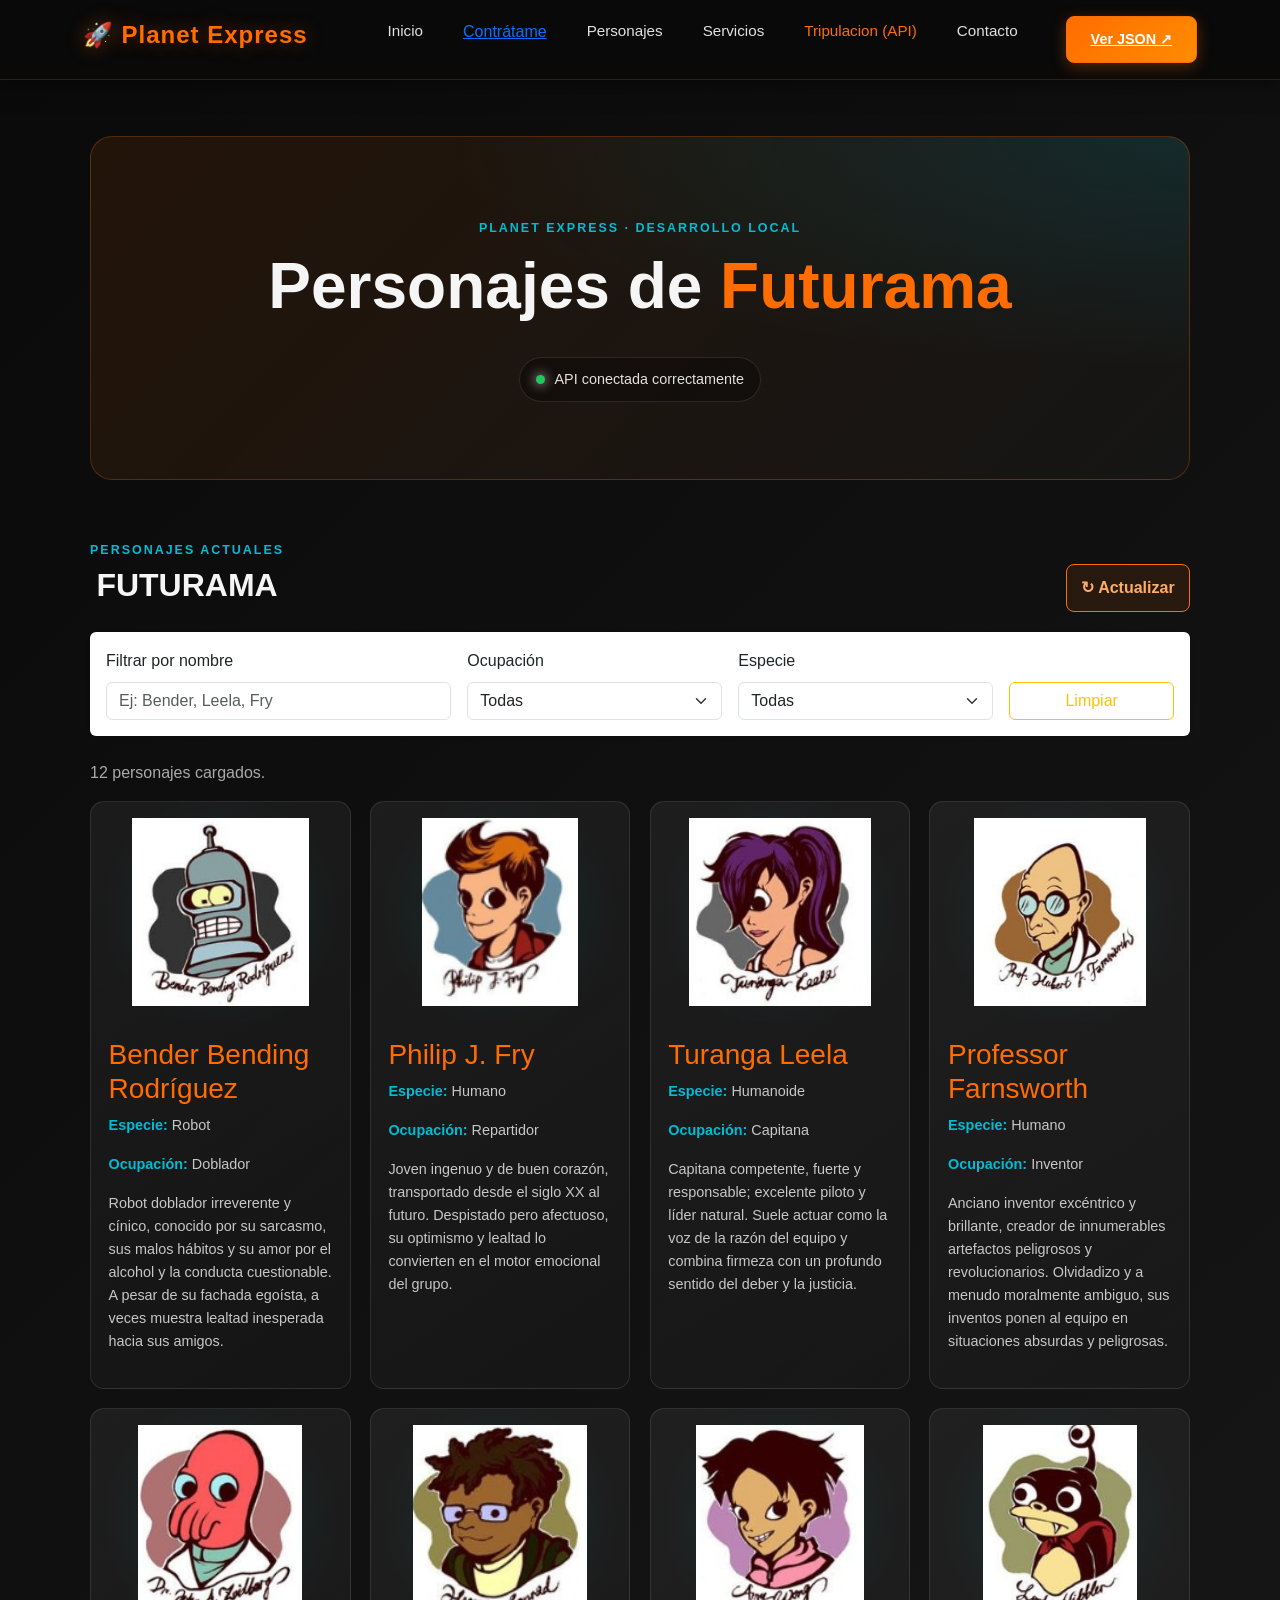
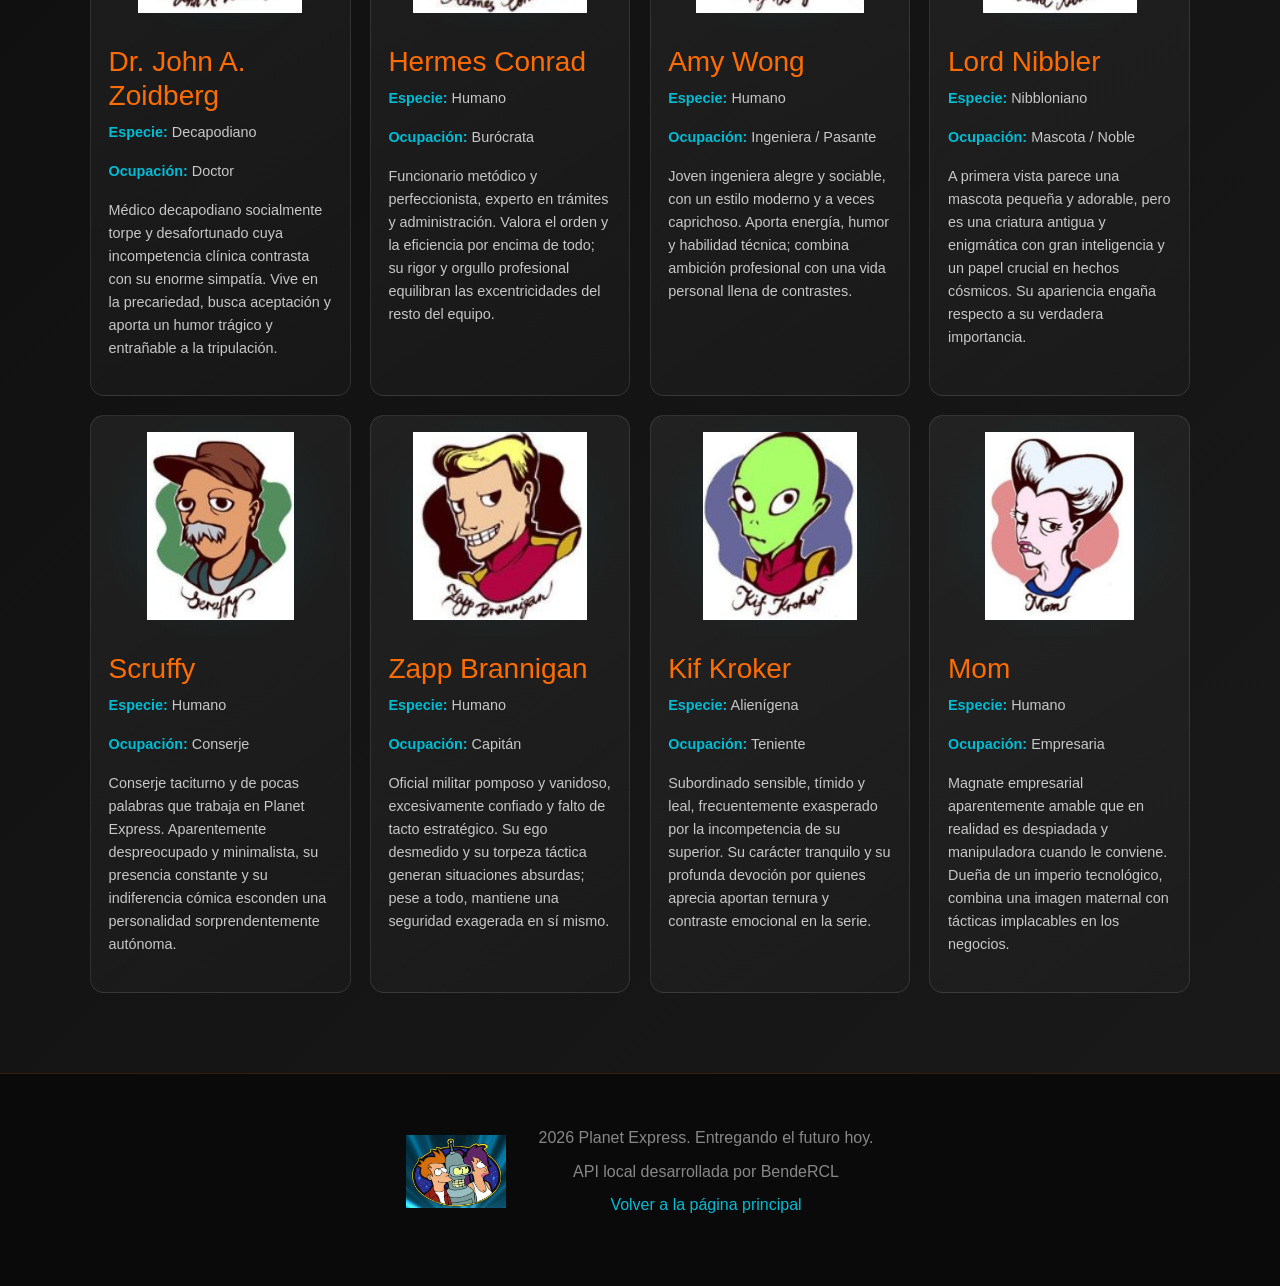
==== api.html @ 9d53ed3e "Se sube la totalidad de la pagina actualizada, añadiendo API." ====
<!DOCTYPE html>
<html lang="es">
<head>
    <meta charset="UTF-8">
    <meta name="viewport" content="width=device-width, initial-scale=1.0">
    <meta name="description" content="Documentación y explorador de la API local de Futurama - Planet Express.">
    <meta name="author" content="BendeRCL">
    <title>API Local - Planet Express</title>

    <link href="https://cdn.jsdelivr.net/npm/bootstrap@5.3.3/dist/css/bootstrap.min.css" rel="stylesheet">
    <link rel="stylesheet" href="css/styles.css">
    <link rel="stylesheet" href="css/api-styles.css">
</head>
<body class="api-page">
    <header class="header">
        <nav class="navbar" aria-label="Navegación principal">
            <div class="nav-container">
                <div class="nav-logo">
                    <h1 class="logo">🚀 Planet Express</h1>
                </div>

                <ul class="nav-links">
                    <li><a href="index.html#inicio" class="nav-link">Inicio</a></li>
                    <li><a href="curriculum.html">Contrátame</a></li>
                    <li><a href="index.html#personajes" class="nav-link">Personajes</a></li>
                    <li><a href="index.html#caracteristicas" class="nav-link">Servicios</a></li>
                    <li><a href="api.html" class="nav-link api-nav-active" aria-current="page">Tripulacion (API)</a></li>
                    <li><a href="index.html#contacto" class="nav-link">Contacto</a></li>
                </ul>

                <a class="btn-nav-cta api-nav-button" href="json/personajes.json" target="_blank" rel="noopener">
                    Ver JSON ↗
                </a>
            </div>
        </nav>
    </header>

    <main class="api-main">
        <section class="api-hero">
            <span class="api-eyebrow">PLANET EXPRESS · DESARROLLO LOCAL</span>
            <h2>Personajes de <span>Futurama</span></h2>
            <div class="api-status" id="apiStatus" role="status" aria-live="polite">
                <span class="status-dot"></span> Conectando con la API local...
            </div>
        </section>

        <section class="api-section" aria-labelledby="charactersTitle">
            <div class="api-section-heading">
                <div>
                    <span class="api-kicker">PERSONAJES ACTUALES</span>
                    <h2 id="charactersTitle">FUTURAMA</h2>
                </div>

                <button id="reloadCharacters" class="api-reload" type="button">↻ Actualizar</button>
            </div>

            <div class="api-filters card border-0 shadow-sm mb-4">
                <div class="card-body">
                    <div class="row g-3 align-items-end">
                        <div class="col-12 col-md-4">
                            <label for="filterName" class="form-label">Filtrar por nombre</label>
                            <input
                                type="text"
                                id="filterName"
                                class="form-control"
                                placeholder="Ej: Bender, Leela, Fry"
                            >
                        </div>

                        <div class="col-12 col-md-3">
                            <label for="filterOccupation" class="form-label">Ocupación</label>
                            <select id="filterOccupation" class="form-select">
                                <option value="">Todas</option>
                            </select>
                        </div>

                        <div class="col-12 col-md-3">
                            <label for="filterSpecies" class="form-label">Especie</label>
                            <select id="filterSpecies" class="form-select">
                                <option value="">Todas</option>
                            </select>
                        </div>

                        <div class="col-12 col-md-2 d-grid">
                            <button id="clearFilters" type="button" class="btn btn-outline-warning">
                                Limpiar
                            </button>
                        </div>
                    </div>
                </div>
            </div>

            <p id="charactersMessage" class="api-message" role="status" aria-live="polite">
                Cargando personajes...
            </p>

            <div id="apiCharacters" class="api-characters"></div>
            <pre id="jsonOutput" class="api-json" hidden aria-live="polite"></pre>
        </section>
    </main>

    <footer class="footer">
        <div class="footer-container">
            <div class="footer-content">
                <figure class="footer-figura">
                    <img
                        src="img/logo-footer.png"
                        alt="Logo de Planet Express"
                        class="footer-logo"
                        width="100"
                        height="100"
                        loading="lazy"
                    >
                </figure>

                <div class="footer-text">
                    <p><time datetime="2026">2026</time> Planet Express. Entregando el futuro hoy.</p>
                    <address>
                        <p>API local desarrollada por BendeRCL</p>
                        <p><a href="index.html">Volver a la página principal</a></p>
                    </address>
                </div>
            </div>
        </div>
    </footer>

    <script src="js/api-page.js" defer></script>
    <script src="js/personajes.js" defer></script>
</body>
</html>
---- css/styles.css ----
:root {
    --color-primary: #FF6D00;
    --color-secondary: #00BCD4;
    --color-dark: #0a0a0a;
    --color-dark-alt: #1a1a1a;
    --color-light: #f5f5f5;
    --color-accent: #FFD700;
    --color-text: #e0e0e0;
    --transition: 0.3s ease;
}

* {
    margin: 0;
    padding: 0;
    box-sizing: border-box;
}

html {
    scroll-behavior: smooth;
}

body {
    font-family: 'Segoe UI', Tahoma, Geneva, Verdana, sans-serif;
    line-height: 1.6;
    color: var(--color-text);
    background: linear-gradient(135deg, var(--color-dark) 0%, var(--color-dark-alt) 100%);
    min-height: 100vh;
}

.header {
    background: rgba(10, 10, 10, 0.95);
    backdrop-filter: blur(10px);
    border-bottom: 1px solid rgba(255, 109, 0, 0.2);
    position: sticky;
    top: 0;
    z-index: 1000;
    box-shadow: 0 4px 20px rgba(0, 0, 0, 0.5);
}

.navbar {
    padding: 1rem 0;
}

.nav-container {
    max-width: 1400px;
    margin: 0 auto;
    padding: 0 2rem;
    display: flex;
    justify-content: space-between;
    align-items: center;
    gap: 3rem;
}
.nav-logo {
    flex-shrink: 0;
}

.logo {
    color: var(--color-primary);
    font-size: 1.5rem;
    font-weight: 700;
    text-shadow: 0 0 20px rgba(255, 109, 0, 0.4);
    letter-spacing: 1px;
}

.nav-links {
    display: flex;
    list-style: none;
    gap: 2.5rem;
    flex: 1;
    justify-content: center;
}

.nav-link {
    color: var(--color-text);
    text-decoration: none;
    font-weight: 500;
    font-size: 0.95rem;
    position: relative;
    transition: color var(--transition);
}

.nav-link::after {
    content: '';
    position: absolute;
    bottom: -5px;
    left: 0;
    width: 0;
    height: 2px;
    background: var(--color-primary);
    transition: width var(--transition);
}

.nav-link:hover {
    color: var(--color-primary);
}

.nav-link:hover::after {
    width: 100%;
}

.btn-nav-cta {
    background: linear-gradient(135deg, var(--color-primary), #FF8C00);
    color: white;
    border: 1px solid var(--color-primary);
    padding: 0.7rem 1.5rem;
    border-radius: 8px;
    cursor: pointer;
    font-weight: 600;
    font-size: 0.9rem;
    transition: all var(--transition);
    flex-shrink: 0;
    box-shadow: 0 4px 15px rgba(255, 109, 0, 0.3);
}

.btn-nav-cta:hover {
    transform: translateY(-2px);
    box-shadow: 0 6px 20px rgba(255, 109, 0, 0.5);
    background: linear-gradient(135deg, #FF8C00, var(--color-primary));
}

.btn-nav-cta:active {
    transform: translateY(0);
}

.hero {
    min-height: 90vh;
    display: flex;
    align-items: center;
    justify-content: center;
    background: linear-gradient(135deg, rgba(255, 109, 0, 0.05) 0%, rgba(0, 188, 212, 0.05) 100%);
    padding: 4rem 2rem;
    position: relative;
    overflow: hidden;
}

.hero::before {
    content: '';
    position: absolute;
    top: -50%;
    right: -10%;
    width: 600px;
    height: 600px;
    background: radial-gradient(circle, rgba(255, 109, 0, 0.1) 0%, transparent 70%);
    border-radius: 50%;
}

.hero::after {
    content: '';
    position: absolute;
    bottom: -50%;
    left: -10%;
    width: 600px;
    height: 600px;
    background: radial-gradient(circle, rgba(0, 188, 212, 0.1) 0%, transparent 70%);
    border-radius: 50%;
}

.hero-container {
    max-width: 1400px;
    width: 100%;
    display: grid;
    grid-template-columns: 1fr 1fr;
    gap: 4rem;
    align-items: center;
    position: relative;
    z-index: 1;
}

.hero-content {
    display: flex;
    flex-direction: column;
    gap: 1.5rem;
}

.hero-label {
    color: var(--color-secondary);
    font-size: 0.85rem;
    font-weight: 700;
    text-transform: uppercase;
    letter-spacing: 2px;
    display: inline-block;
    padding-bottom: 0.5rem;
    border-bottom: 2px solid var(--color-secondary);
    width: fit-content;
}

.hero-content h2 {
    font-size: clamp(2.5rem, 5vw, 3.5rem);
    font-weight: 800;
    line-height: 1.2;
    color: white;
}

.hero-highlight {
    background: linear-gradient(135deg, var(--color-primary), var(--color-secondary));
    -webkit-background-clip: text;
    -webkit-text-fill-color: transparent;
    background-clip: text;
}

.hero-content > p:first-of-type {
    font-size: 1.2rem;
    color: var(--color-secondary);
    font-weight: 600;
}

.hero-subtitle {
    font-size: 1.05rem;
    color: #b0b0b0;
    line-height: 1.7;
}

.hero-buttons {
    display: flex;
    gap: 1.5rem;
    flex-wrap: wrap;
    margin-top: 1rem;
}

.hero-image-container {
    display: flex;
    justify-content: center;
    align-items: center;
}

.hero-image {
    max-width: 100%;
    height: auto;
    animation: float 3s ease-in-out infinite;
    filter: drop-shadow(0 0 40px rgba(255, 109, 0, 0.2));
}

@keyframes float {
    0%, 100% {
        transform: translateY(0px);
    }
    50% {
        transform: translateY(-30px);
    }
}


.btn-primary,
.btn-secondary {
    padding: 0.9rem 2rem;
    font-size: 1rem;
    border-radius: 8px;
    cursor: pointer;
    font-weight: 600;
    border: none;
    transition: all var(--transition);
    display: inline-flex;
    align-items: center;
    gap: 0.5rem;
}

.btn-primary {
    background: linear-gradient(135deg, var(--color-primary), #FF8C00);
    color: white;
    box-shadow: 0 4px 15px rgba(255, 109, 0, 0.3);
}

.btn-primary:hover {
    transform: translateY(-3px);
    box-shadow: 0 6px 25px rgba(255, 109, 0, 0.5);
}

.btn-secondary {
    background: rgba(0, 188, 212, 0.1);
    color: var(--color-secondary);
    border: 2px solid var(--color-secondary);
}

.btn-secondary:hover {
    background: rgba(0, 188, 212, 0.2);
    transform: translateY(-3px);
    box-shadow: 0 6px 25px rgba(0, 188, 212, 0.3);
}

.btn-primary:active,
.btn-secondary:active {
    transform: translateY(-1px);
}

.section-container {
    max-width: 1400px;
    margin: 0 auto;
    padding: 0 2rem;
}

.personajes,
.caracteristicas,
.contacto {
    padding: 5rem 2rem;
}

.personajes {
    background: linear-gradient(135deg, rgba(0, 188, 212, 0.05) 0%, transparent 100%);
}

.caracteristicas {
    background: linear-gradient(135deg, rgba(255, 109, 0, 0.05) 0%, transparent 100%);
    border-top: 1px solid rgba(255, 109, 0, 0.2);
    border-bottom: 1px solid rgba(0, 188, 212, 0.2);
}

.contacto {
    background: rgba(0, 0, 0, 0.2);
}

section h2 {
    font-size: clamp(2rem, 4vw, 2.8rem);
    font-weight: 800;
    text-align: center;
    margin-bottom: 0.5rem;
    color: white;
}

.section-subtitle {
    text-align: center;
    color: #b0b0b0;
    margin-bottom: 3rem;
    font-size: 1.05rem;
}

.contenedor-personajes {
    display: grid;
    grid-template-columns: repeat(auto-fit, minmax(280px, 1fr));
    gap: 2.5rem;
    margin-top: 3rem;
}

.tarjeta-personaje {
    background: linear-gradient(135deg, rgba(45, 45, 45, 0.8) 0%, rgba(26, 26, 26, 0.8) 100%);
    border: 1px solid rgba(0, 188, 212, 0.3);
    border-radius: 12px;
    padding: 2rem;
    text-align: center;
    transition: all var(--transition);
    backdrop-filter: blur(10px);
    position: relative;
    overflow: hidden;
}

.tarjeta-personaje::before {
    content: '';
    position: absolute;
    top: 0;
    left: 0;
    right: 0;
    height: 2px;
    background: linear-gradient(90deg, transparent, var(--color-secondary), transparent);
    opacity: 0;
    transition: opacity var(--transition);
}

.tarjeta-personaje:hover {
    transform: translateY(-10px);
    border-color: var(--color-primary);
    box-shadow: 0 10px 30px rgba(255, 109, 0, 0.2);
}

.tarjeta-personaje:hover::before {
    opacity: 1;
}

.imagen-personaje {
    width: 150px;
    height: 150px;
    margin: 0 auto 1.5rem;
    border-radius: 50%;
    overflow: hidden;
    border: 3px solid var(--color-secondary);
    display: flex;
    align-items: center;
    justify-content: center;
    background: rgba(0, 188, 212, 0.1);
}

.imagen-personaje img {
    width: 100%;
    height: 100%;
    object-fit: cover;
    transition: transform var(--transition);
}

.tarjeta-personaje:hover .imagen-personaje img {
    transform: scale(1.1);
}

.tarjeta-personaje h3 {
    color: var(--color-accent);
    margin-bottom: 0.5rem;
    font-size: 1.3rem;
}

.tarjeta-personaje p {
    color: #b0b0b0;
    font-size: 0.95rem;
    margin-bottom: 1rem;
}

.tarjeta-personaje time {
    display: block;
    color: var(--color-secondary);
    font-size: 0.85rem;
    font-weight: 600;
}

.features-grid {
    display: grid;
    grid-template-columns: repeat(auto-fit, minmax(280px, 1fr));
    gap: 2rem;
    margin-top: 3rem;
}

.feature {
    background: linear-gradient(135deg, rgba(0, 188, 212, 0.05) 0%, rgba(255, 109, 0, 0.05) 100%);
    border-left: 4px solid var(--color-secondary);
    padding: 2rem;
    border-radius: 8px;
    transition: all var(--transition);
    text-align: center;
}

.feature:hover {
    background: linear-gradient(135deg, rgba(255, 109, 0, 0.1) 0%, rgba(0, 188, 212, 0.1) 100%);
    border-left-color: var(--color-primary);
    transform: translateY(-5px);
}

.feature-icon {
    width: 60px;
    height: 60px;
    margin: 0 auto 1rem;
    object-fit: contain;
}

.feature h3 {
    color: var(--color-primary);
    margin-bottom: 0.5rem;
    font-size: 1.4rem;
}

.feature p {
    color: #b0b0b0;
    font-size: 0.95rem;
}

.contacto-container {
    display: grid;
    grid-template-columns: 1fr 1fr;
    gap: 3rem;
    align-items: center;
    margin-top: 3rem;
}

.nave-figura {
    text-align: center;
}

.nave-imagen {
    max-width: 100%;
    height: auto;
    border-radius: 12px;
    box-shadow: 0 10px 30px rgba(255, 109, 0, 0.2);
    transition: all var(--transition);
}

.nave-imagen:hover {
    transform: scale(1.05);
}

.formulario {
    display: flex;
    flex-direction: column;
    gap: 1.5rem;
}

fieldset {
    border: none;
    padding: 0;
}

legend {
    font-size: 1.3rem;
    font-weight: 700;
    color: white;
    margin-bottom: 1.5rem;
}

.form-group {
    display: flex;
    flex-direction: column;
    gap: 0.5rem;
}

.form-group label {
    color: var(--color-secondary);
    font-weight: 600;
    font-size: 0.95rem;
}

.form-group input,
.form-group textarea {
    padding: 0.9rem 1.2rem;
    border: 1px solid rgba(0, 188, 212, 0.3);
    border-radius: 8px;
    background: rgba(255, 255, 255, 0.05);
    color: white;
    font-size: 0.95rem;
    transition: all var(--transition);
    font-family: inherit;
}

.form-group input::placeholder,
.form-group textarea::placeholder {
    color: rgba(255, 255, 255, 0.4);
}

.form-group input:focus,
.form-group textarea:focus {
    outline: none;
    border-color: var(--color-primary);
    background: rgba(255, 255, 255, 0.08);
    box-shadow: 0 0 15px rgba(255, 109, 0, 0.2);
}

.form-group small {
    color: #888;
    font-size: 0.8rem;
}

.btn-submit {
    background: linear-gradient(135deg, var(--color-primary), #FF8C00);
    color: white;
    border: none;
    padding: 1rem;
    font-size: 1rem;
    border-radius: 8px;
    cursor: pointer;
    font-weight: 600;
    transition: all var(--transition);
    margin-top: 0.5rem;
    box-shadow: 0 4px 15px rgba(255, 109, 0, 0.3);
}

.btn-submit:hover {
    transform: translateY(-3px);
    box-shadow: 0 6px 25px rgba(255, 109, 0, 0.5);
}

.btn-submit:active {
    transform: translateY(-1px);
}

.mensaje-exito {
    background: linear-gradient(135deg, #4CAF50, #45a049);
    color: white;
    padding: 1.5rem;
    border-radius: 8px;
    text-align: center;
    font-weight: 600;
    margin-top: 2rem;
    border-left: 4px solid #2e7d32;
    animation: slideIn 0.3s ease;
}

.mensaje-exito.oculto {
    display: none;
}

@keyframes slideIn {
    from {
        opacity: 0;
        transform: translateY(-10px);
    }
    to {
        opacity: 1;
        transform: translateY(0);
    }
}

.footer {
    background: rgba(10, 10, 10, 0.95);
    border-top: 1px solid rgba(255, 109, 0, 0.2);
    padding: 3rem 2rem;
    margin-top: 4rem;
}

.footer-container {
    max-width: 1400px;
    margin: 0 auto;
}

.footer-content {
    display: flex;
    align-items: center;
    gap: 2rem;
    justify-content: center;
    text-align: center;
}

.footer-figura {
    flex-shrink: 0;
}

.footer-logo {
    width: 100px;
    height: 100px;
    object-fit: contain;
}

.footer-text p {
    color: #888;
    margin-bottom: 0.5rem;
}

.footer-text a {
    color: var(--color-secondary);
    text-decoration: none;
    transition: color var(--transition);
}

.footer-text a:hover {
    color: var(--color-primary);
}

@media (max-width: 1024px) {
    .nav-container {
        gap: 1.5rem;
    }

    .nav-links {
        gap: 1.5rem;
    }

    .hero-container {
        grid-template-columns: 1fr;
        gap: 2rem;
    }

    .contacto-container {
        grid-template-columns: 1fr;
    }
}

@media (max-width: 768px) {
    .nav-container {
        flex-wrap: wrap;
        gap: 1rem;
    }

    .nav-logo {
        width: 100%;
    }

    .nav-links {
        order: 3;
        width: 100%;
        flex-direction: column;
        gap: 0.5rem;
        justify-content: flex-start;
    }

    .btn-nav-cta {
        order: 2;
    }

    .hero-label {
        font-size: 0.75rem;
    }

    .hero-content h2 {
        font-size: 2rem;
    }

    .hero-buttons {
        flex-direction: column;
    }

    .btn-primary,
    .btn-secondary {
        width: 100%;
        justify-content: center;
    }

    .contenedor-personajes,
    .features-grid {
        grid-template-columns: 1fr;
    }

    .footer-content {
        flex-direction: column;
    }
}

@media (max-width: 480px) {
    .nav-links {
        gap: 0.5rem;
    }

    .nav-link {
        font-size: 0.85rem;
    }

    .logo {
        font-size: 1.2rem;
    }

    section h2 {
        font-size: 1.8rem;
    }

    .section-subtitle {
        font-size: 0.95rem;
    }

    .hero-image {
        width: 100%;
        max-width: 300px;
    }
}
---- css/api-styles.css ----
/* Estilos exclusivos de la página de documentación de la API. */
.api-page .api-nav-active { color: var(--color-primary); }
.api-main { width: min(1100px, calc(100% - 2rem)); margin: 0 auto; padding: 3.5rem 0 5rem; }
.api-hero { padding: clamp(2rem, 6vw, 5rem); border: 1px solid rgba(255,109,0,.25); border-radius: 22px; background: radial-gradient(ellipse at top right, rgba(0,188,212,.13), transparent 48%), linear-gradient(135deg, rgba(255,109,0,.10), rgba(255,255,255,.025)); text-align: center; }
.api-eyebrow,.api-kicker { color: var(--color-secondary); font-size: .78rem; font-weight: 800; letter-spacing: .16em; }
.api-hero h2 { margin: .7rem 0; color: var(--color-light); font-size: clamp(2.3rem, 6vw, 4rem); line-height: 1.1; }
.api-hero h2 span { color: var(--color-primary); }
.api-hero > p { max-width: 700px; margin: 0 auto; color: #c8c8c8; }
.api-status { display: inline-flex; align-items: center; gap: .6rem; margin-top: 1.5rem; padding: .65rem 1rem; border-radius: 999px; background: rgba(0,0,0,.3); border: 1px solid rgba(255,255,255,.1); font-size: .9rem; }
.status-dot { width: 9px; height: 9px; border-radius: 50%; background: #eab308; box-shadow: 0 0 12px currentColor; }
.api-status.connected .status-dot { background: #22c55e; }.api-status.error .status-dot { background: #ef4444; }
.api-section,.api-json-section { margin-top: 3.5rem; }
.api-section-heading { display: flex; align-items: end; justify-content: space-between; gap: 1rem; margin-bottom: 1.25rem; }
.api-section-heading h2 { margin-top: .25rem; color: var(--color-light); font-size: clamp(1.5rem, 3vw, 2rem); }
.api-section-heading > p { color: #aaa; font-size: .9rem; }
.endpoint-card { display: flex; align-items: center; gap: 1rem; padding: 1.1rem 1.2rem; margin-top: .75rem; border: 1px solid rgba(255,255,255,.1); border-radius: 12px; background: rgba(255,255,255,.035); }
.endpoint-method { padding: .35rem .55rem; border-radius: 6px; background: rgba(34,197,94,.14); color: #86efac; font-size: .75rem; font-weight: 800; }
.endpoint-info { flex: 1; min-width: 0; }.endpoint-info code { color: var(--color-secondary); font-size: 1rem; overflow-wrap: anywhere; }.endpoint-info p { margin-top: .2rem; color: #aaa; font-size: .88rem; }
.endpoint-link { color: var(--color-primary); font-weight: 700; text-decoration: none; white-space: nowrap; }.endpoint-link:hover { color: #ffad66; }
.api-reload { border: 1px solid var(--color-primary); border-radius: 8px; padding: .65rem .9rem; background: rgba(255,109,0,.1); color: #ffad66; cursor: pointer; font: inherit; font-weight: 700; }.api-reload:hover { background: rgba(255,109,0,.2); }
.api-message { margin-bottom: 1rem; color: #aaa; }.api-characters { display: grid; grid-template-columns: repeat(auto-fit,minmax(220px,1fr)); gap: 1.2rem; }
.api-character { overflow: hidden; border: 1px solid rgba(255,255,255,.1); border-radius: 14px; background: linear-gradient(145deg,rgba(255,255,255,.06),rgba(255,255,255,.02)); transition: transform .25s,border-color .25s; }.api-character:hover { transform: translateY(-5px); border-color: rgba(255,109,0,.6); }
.api-character img { display: block; width: 100%; height: 220px; object-fit: contain; padding: 1rem; background: radial-gradient(circle,rgba(0,188,212,.1),transparent 70%); }.api-character-body { padding: 1rem 1.1rem 1.2rem; }.api-character h3 { color: var(--color-primary); margin-bottom: .5rem; }.api-character p { margin-top: .35rem; color: #c7c7c7; font-size: .9rem; }.api-character strong { color: var(--color-secondary); }
.api-json { overflow: auto; max-height: 420px; padding: 1.25rem; border: 1px solid rgba(0,188,212,.25); border-radius: 12px; background: #05090d; color: #a7f3d0; font-size: .88rem; line-height: 1.6; }
.api-page .footer { margin-top: 0; }
@media(max-width:900px) { .api-page .nav-container { flex-wrap: wrap; gap: 1rem; }.api-page .nav-links { order: 3; flex-basis: 100%; flex-wrap: wrap; gap: .8rem 1.2rem; justify-content: flex-start; }.api-page .api-nav-button { margin-left: auto; } }
@media(max-width:560px) { .api-main { width: min(100% - 1rem,1100px); padding-top: 1rem; }.api-hero { padding: 2rem 1rem; }.api-section-heading { align-items: flex-start; flex-direction: column; }.endpoint-card { align-items: flex-start; flex-wrap: wrap; }.endpoint-info { flex-basis: calc(100% - 5rem); }.endpoint-link { margin-left: auto; } }
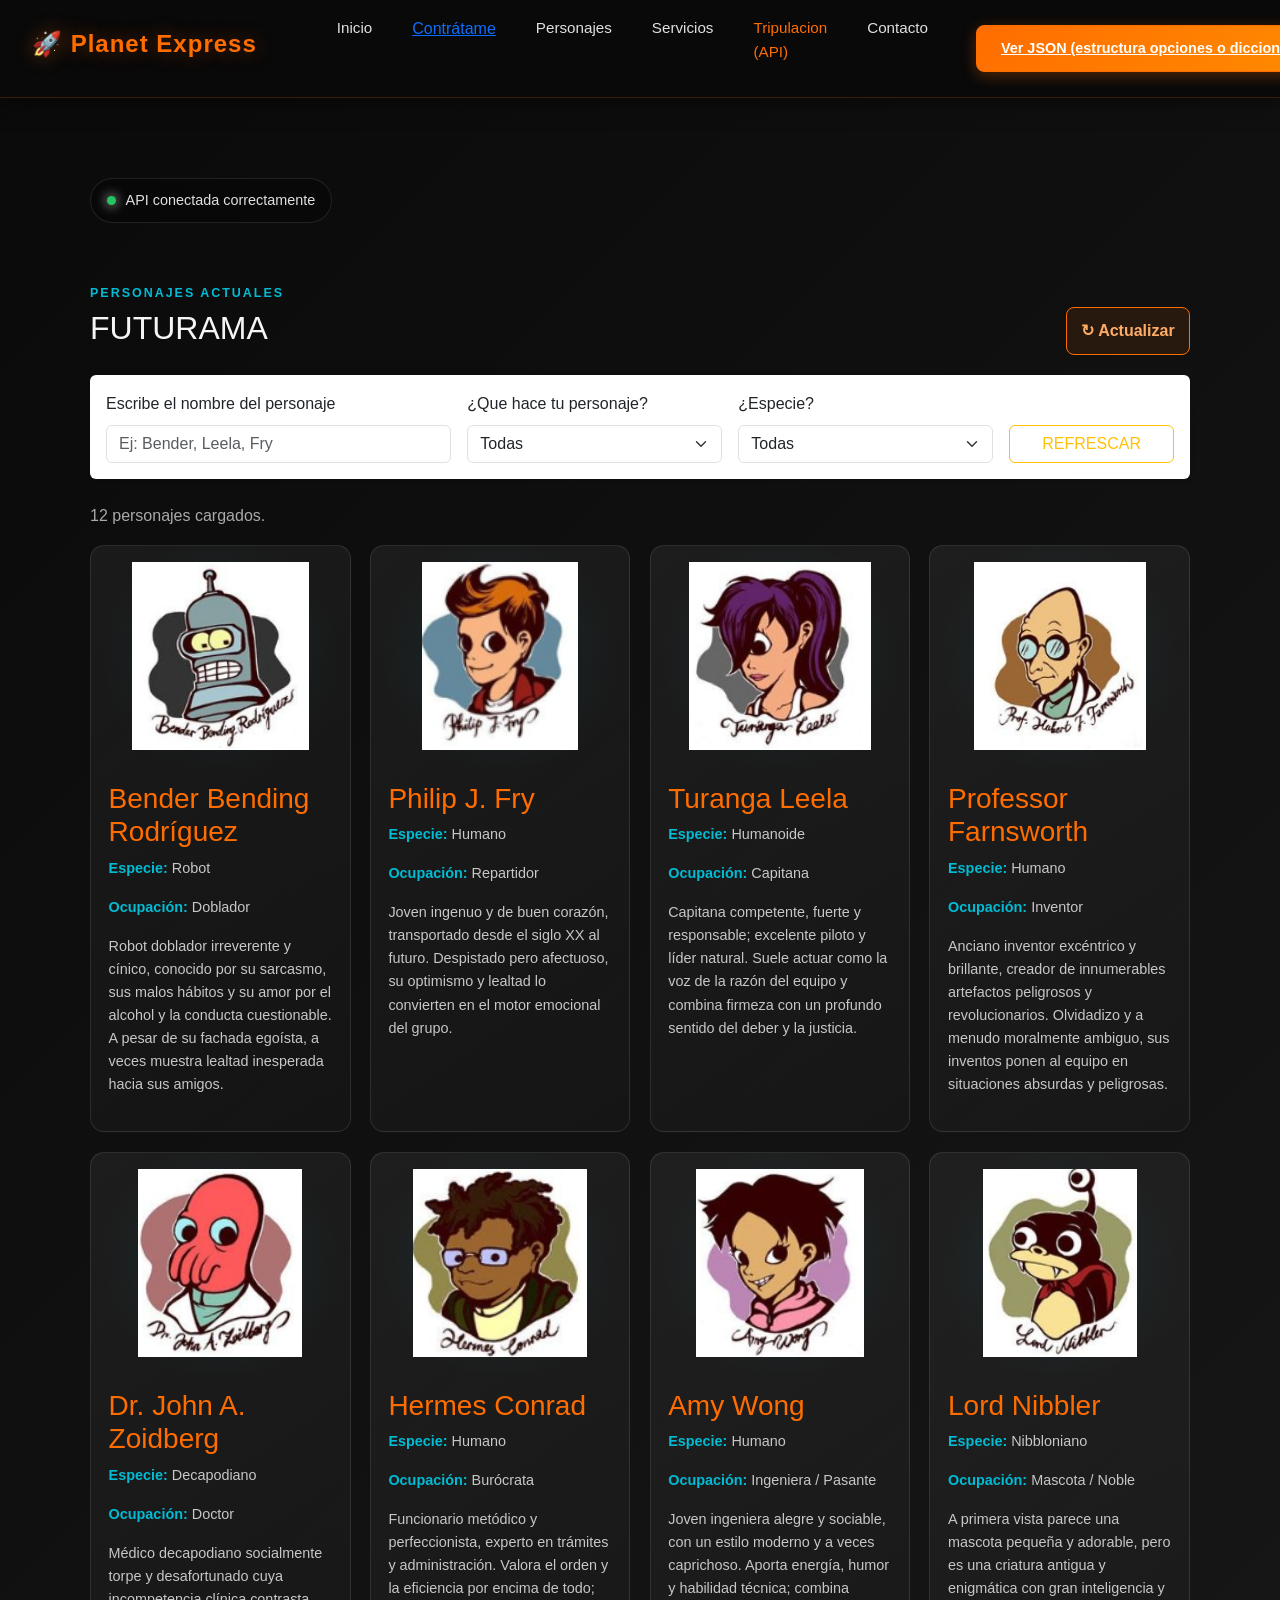
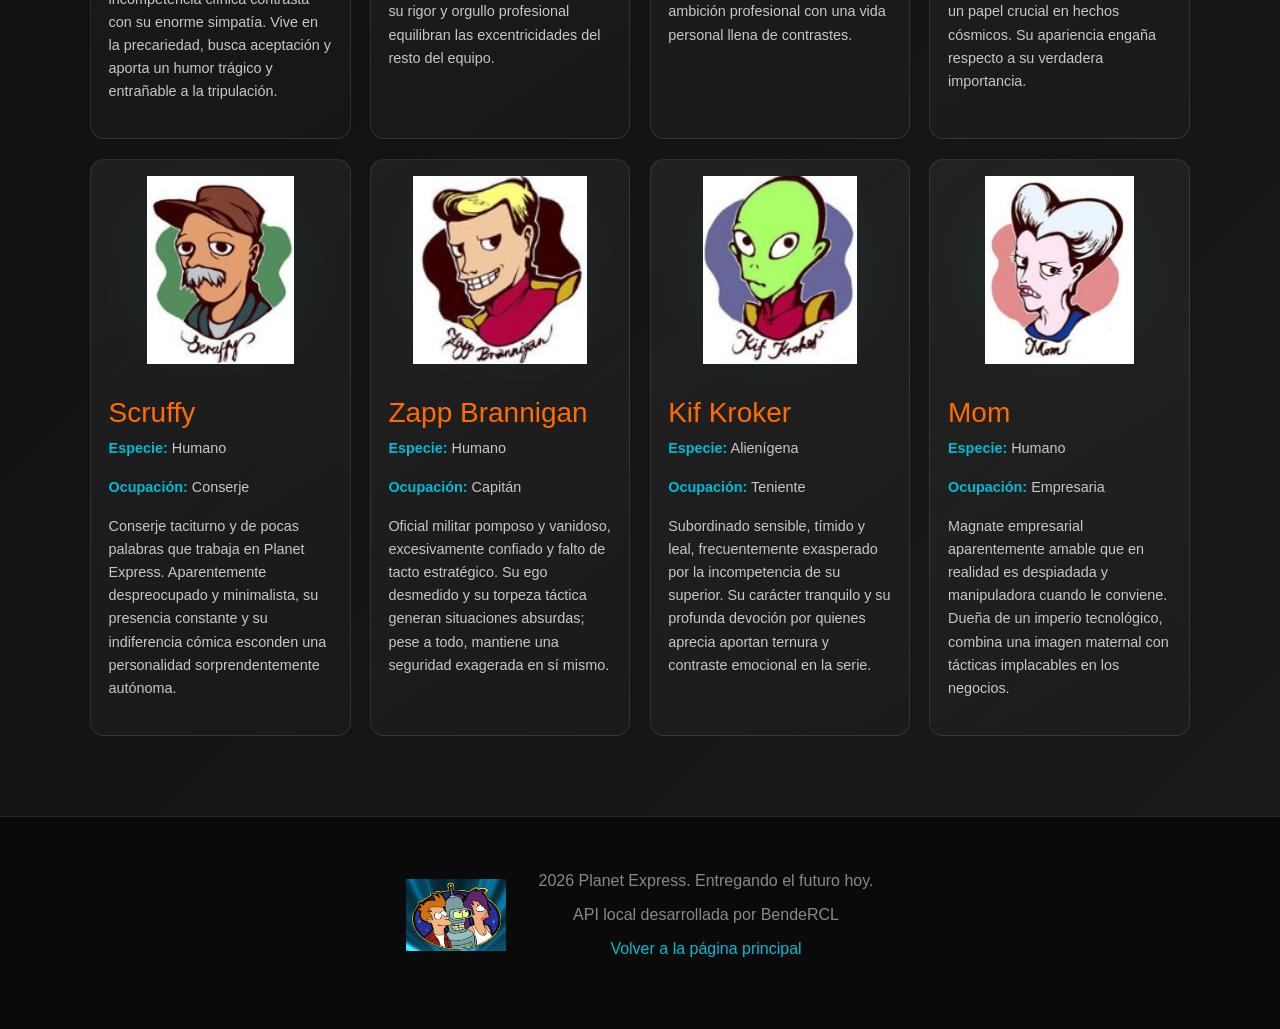
==== commit 00e73045: "modificaciones de la api y otras necesidads" ====
--- a/api.html
+++ b/api.html
@@ -1,5 +1,6 @@
 <!DOCTYPE html>
 <html lang="es">
+
 <head>
     <meta charset="UTF-8">
     <meta name="viewport" content="width=device-width, initial-scale=1.0">
@@ -11,6 +12,7 @@
     <link rel="stylesheet" href="css/styles.css">
     <link rel="stylesheet" href="css/api-styles.css">
 </head>
+
 <body class="api-page">
     <header class="header">
         <nav class="navbar" aria-label="Navegación principal">
@@ -24,78 +26,73 @@
                     <li><a href="curriculum.html">Contrátame</a></li>
                     <li><a href="index.html#personajes" class="nav-link">Personajes</a></li>
                     <li><a href="index.html#caracteristicas" class="nav-link">Servicios</a></li>
-                    <li><a href="api.html" class="nav-link api-nav-active" aria-current="page">Tripulacion (API)</a></li>
+                    <li><a href="api.html" class="nav-link api-nav-active" aria-current="page">Tripulacion (API)</a>
+                    </li>
                     <li><a href="index.html#contacto" class="nav-link">Contacto</a></li>
                 </ul>
 
                 <a class="btn-nav-cta api-nav-button" href="json/personajes.json" target="_blank" rel="noopener">
-                    Ver JSON ↗
+                    Ver JSON (estructura opciones o diccionario)
                 </a>
             </div>
         </nav>
     </header>
 
     <main class="api-main">
-        <section class="api-hero">
-            <span class="api-eyebrow">PLANET EXPRESS · DESARROLLO LOCAL</span>
-            <h2>Personajes de <span>Futurama</span></h2>
             <div class="api-status" id="apiStatus" role="status" aria-live="polite">
                 <span class="status-dot"></span> Conectando con la API local...
             </div>
         </section>
 
-        <section class="api-section" aria-labelledby="charactersTitle">
-            <div class="api-section-heading">
+        <article class="api-section" aria-labelledby="charactersTitle">
+            <header class="api-section-heading">
                 <div>
                     <span class="api-kicker">PERSONAJES ACTUALES</span>
                     <h2 id="charactersTitle">FUTURAMA</h2>
                 </div>
 
-                <button id="reloadCharacters" class="api-reload" type="button">↻ Actualizar</button>
-            </div>
+                <button id="reloadCharacters" class="api-reload" type="button">↻ Actualizar</button> 
+            </header>
 
             <div class="api-filters card border-0 shadow-sm mb-4">
                 <div class="card-body">
                     <div class="row g-3 align-items-end">
                         <div class="col-12 col-md-4">
-                            <label for="filterName" class="form-label">Filtrar por nombre</label>
-                            <input
-                                type="text"
-                                id="filterName"
-                                class="form-control"
-                                placeholder="Ej: Bender, Leela, Fry"
-                            >
+                            <label for="filterName" class="form-label">Escribe el nombre del personaje</label>
+                            <input type="text" id="filterName" class="form-control"
+                                placeholder="Ej: Bender, Leela, Fry">
                         </div>
 
                         <div class="col-12 col-md-3">
-                            <label for="filterOccupation" class="form-label">Ocupación</label>
+                            <label for="filterOccupation" class="form-label">¿Que hace tu personaje?</label>
                             <select id="filterOccupation" class="form-select">
                                 <option value="">Todas</option>
                             </select>
                         </div>
 
                         <div class="col-12 col-md-3">
-                            <label for="filterSpecies" class="form-label">Especie</label>
+                            <label for="filterSpecies" class="form-label">¿Especie?</label>
                             <select id="filterSpecies" class="form-select">
-                                <option value="">Todas</option>
+                                <option value="">Todas</option> 
                             </select>
                         </div>
 
                         <div class="col-12 col-md-2 d-grid">
                             <button id="clearFilters" type="button" class="btn btn-outline-warning">
-                                Limpiar
+                              REFRESCAR
                             </button>
                         </div>
                     </div>
                 </div>
             </div>
 
-            <p id="charactersMessage" class="api-message" role="status" aria-live="polite">
+            <p id="charactersMessage" class="api-message" role="status" aria-live="polite"> - cantidad de personajes que actualiza la API
                 Cargando personajes...
             </p>
 
             <div id="apiCharacters" class="api-characters"></div>
-            <pre id="jsonOutput" class="api-json" hidden aria-live="polite"></pre>
+        </article>
+        <pre id="jsonOutput" class="api-json" hidden aria-live="polite"></pre>
         </section>
     </main>
 
@@ -103,14 +100,8 @@
         <div class="footer-container">
             <div class="footer-content">
                 <figure class="footer-figura">
-                    <img
-                        src="img/logo-footer.png"
-                        alt="Logo de Planet Express"
-                        class="footer-logo"
-                        width="100"
-                        height="100"
-                        loading="lazy"
-                    >
+                    <img src="img/logo-footer.png" alt="Logo de Planet Express" class="footer-logo" width="100"
+                        height="100" loading="lazy">
                 </figure>
 
                 <div class="footer-text">
@@ -127,4 +118,5 @@
     <script src="js/api-page.js" defer></script>
     <script src="js/personajes.js" defer></script>
 </body>
+
 </html>
